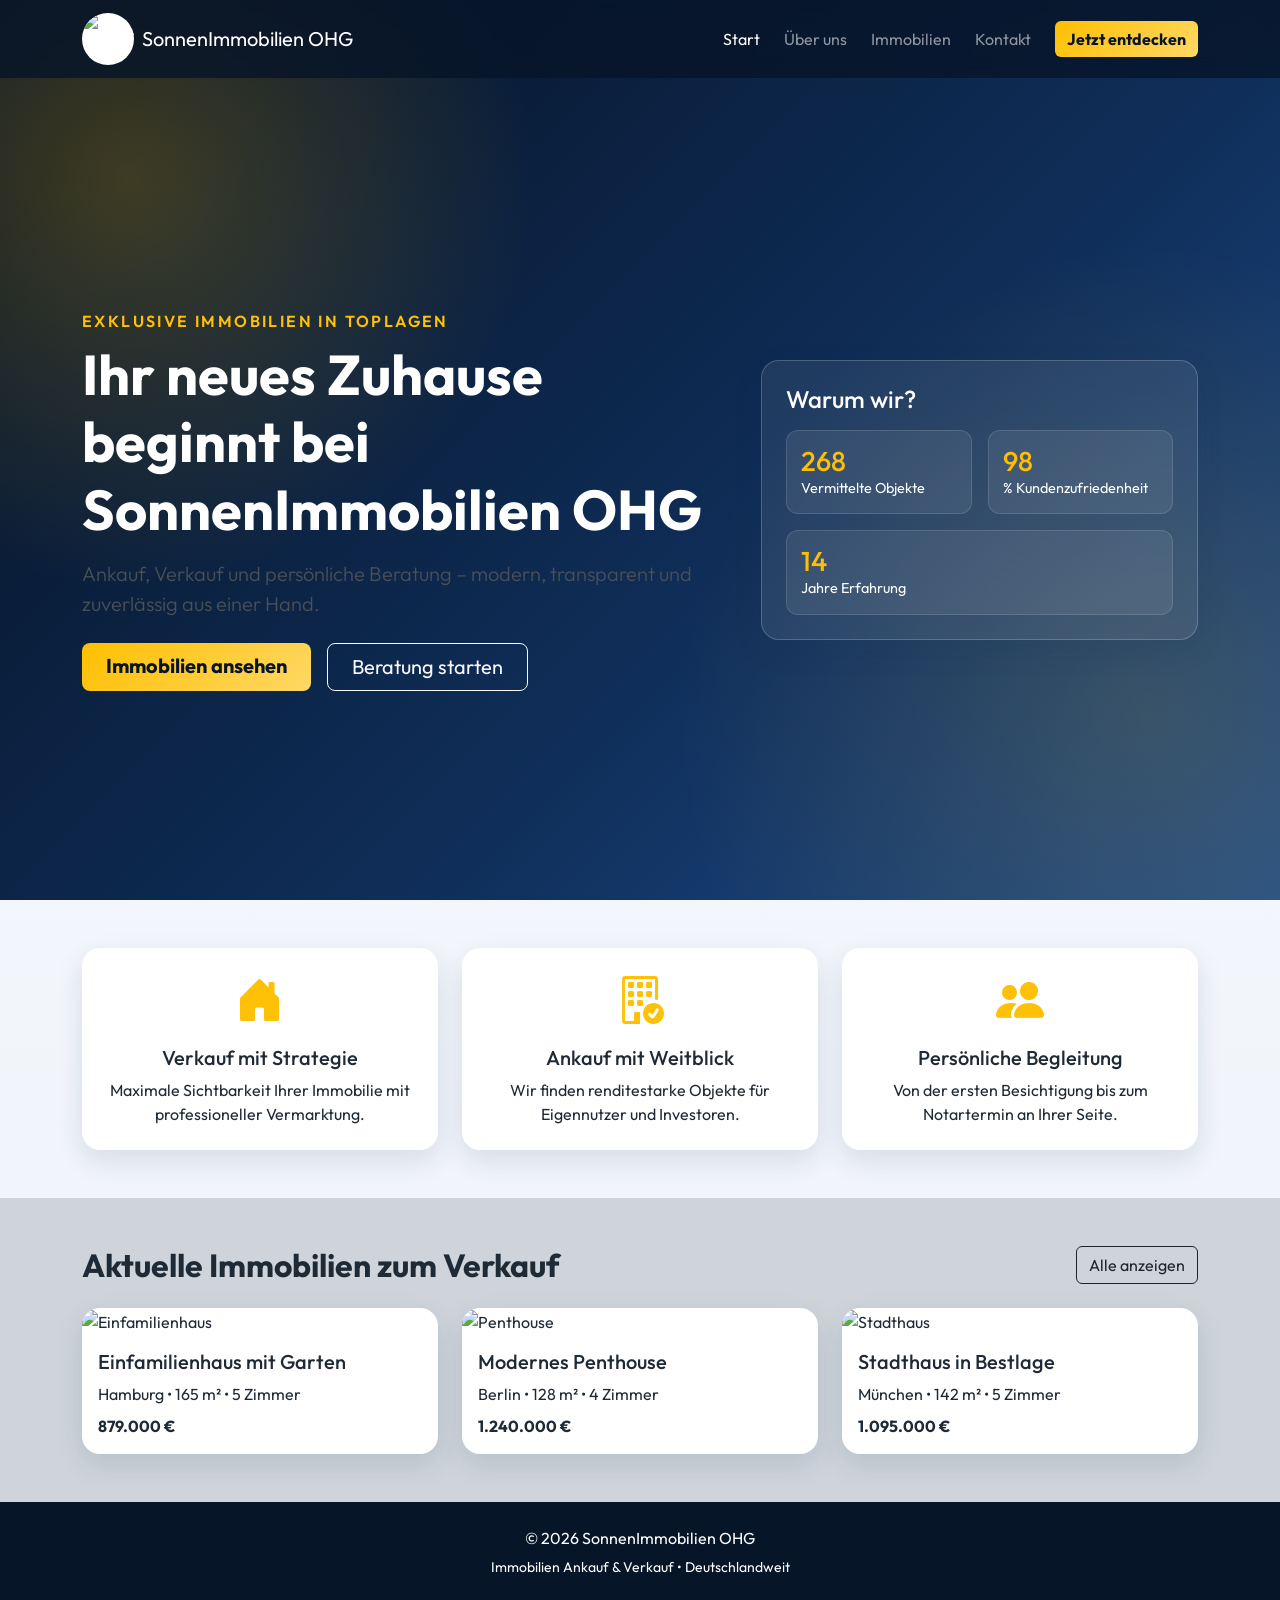
==== index.html @ e6fb631b "Create modern Bootstrap real estate website pages" ====
<!doctype html>
<html lang="de">
  <head>
    <meta charset="utf-8" />
    <meta name="viewport" content="width=device-width, initial-scale=1" />
    <title>SonnenImmobilien OHG | Startseite</title>
    <link rel="preconnect" href="https://fonts.googleapis.com" />
    <link rel="preconnect" href="https://fonts.gstatic.com" crossorigin />
    <link href="https://fonts.googleapis.com/css2?family=Outfit:wght@300;400;500;600;700;800&display=swap" rel="stylesheet" />
    <link href="https://cdn.jsdelivr.net/npm/bootstrap@5.3.3/dist/css/bootstrap.min.css" rel="stylesheet" />
    <link href="https://cdn.jsdelivr.net/npm/bootstrap-icons@1.11.3/font/bootstrap-icons.css" rel="stylesheet" />
    <link href="https://unpkg.com/aos@2.3.1/dist/aos.css" rel="stylesheet" />
    <link href="assets/css/style.css" rel="stylesheet" />
  </head>
  <body>
    <nav class="navbar navbar-expand-lg navbar-dark fixed-top glass-nav">
      <div class="container">
        <a class="navbar-brand d-flex align-items-center gap-2" href="index.html">
          <img src="https://github.com/user-attachments/assets/6a358d8a-8ece-4a2c-8089-901c78984282" alt="SonnenImmobilien OHG Logo" class="brand-logo" />
          <span>SonnenImmobilien OHG</span>
        </a>
        <button class="navbar-toggler" type="button" data-bs-toggle="collapse" data-bs-target="#mainNav">
          <span class="navbar-toggler-icon"></span>
        </button>
        <div class="collapse navbar-collapse" id="mainNav">
          <ul class="navbar-nav ms-auto align-items-lg-center gap-lg-2">
            <li class="nav-item"><a class="nav-link active" href="index.html">Start</a></li>
            <li class="nav-item"><a class="nav-link" href="about.html">Über uns</a></li>
            <li class="nav-item"><a class="nav-link" href="properties.html">Immobilien</a></li>
            <li class="nav-item"><a class="nav-link" href="contact.html">Kontakt</a></li>
            <li class="nav-item"><a class="btn btn-sun ms-lg-2" href="properties.html">Jetzt entdecken</a></li>
          </ul>
        </div>
      </div>
    </nav>

    <header class="hero-section d-flex align-items-center">
      <div class="container position-relative z-2">
        <div class="row align-items-center g-5">
          <div class="col-lg-7">
            <p class="text-uppercase letter-space text-warning fw-semibold mb-2">Exklusive Immobilien in Toplagen</p>
            <h1 class="display-4 fw-bold mb-3 hero-title">Ihr neues Zuhause beginnt bei SonnenImmobilien OHG</h1>
            <p class="lead text-light-emphasis mb-4">Ankauf, Verkauf und persönliche Beratung – modern, transparent und zuverlässig aus einer Hand.</p>
            <div class="d-flex flex-wrap gap-3">
              <a href="properties.html" class="btn btn-sun btn-lg px-4">Immobilien ansehen</a>
              <a href="contact.html" class="btn btn-outline-light btn-lg px-4">Beratung starten</a>
            </div>
          </div>
          <div class="col-lg-5">
            <div class="hero-card p-4" data-aos="zoom-in" data-aos-delay="200">
              <h3 class="h4 mb-3">Warum wir?</h3>
              <div class="row g-3">
                <div class="col-6">
                  <div class="stat-box">
                    <h4 class="counter" data-target="320">0</h4>
                    <p>Vermittelte Objekte</p>
                  </div>
                </div>
                <div class="col-6">
                  <div class="stat-box">
                    <h4 class="counter" data-target="98">0</h4>
                    <p>% Kundenzufriedenheit</p>
                  </div>
                </div>
                <div class="col-12">
                  <div class="stat-box">
                    <h4 class="counter" data-target="14">0</h4>
                    <p>Jahre Erfahrung</p>
                  </div>
                </div>
              </div>
            </div>
          </div>
        </div>
      </div>
      <div class="hero-overlay"></div>
    </header>

    <main>
      <section class="py-5">
        <div class="container">
          <div class="row text-center g-4">
            <div class="col-md-4" data-aos="fade-up">
              <div class="service-card p-4 h-100">
                <i class="bi bi-house-door-fill display-5 text-warning"></i>
                <h3 class="h5 mt-3">Verkauf mit Strategie</h3>
                <p class="mb-0">Maximale Sichtbarkeit Ihrer Immobilie mit professioneller Vermarktung.</p>
              </div>
            </div>
            <div class="col-md-4" data-aos="fade-up" data-aos-delay="100">
              <div class="service-card p-4 h-100">
                <i class="bi bi-building-check display-5 text-warning"></i>
                <h3 class="h5 mt-3">Ankauf mit Weitblick</h3>
                <p class="mb-0">Wir finden renditestarke Objekte für Eigennutzer und Investoren.</p>
              </div>
            </div>
            <div class="col-md-4" data-aos="fade-up" data-aos-delay="200">
              <div class="service-card p-4 h-100">
                <i class="bi bi-people-fill display-5 text-warning"></i>
                <h3 class="h5 mt-3">Persönliche Begleitung</h3>
                <p class="mb-0">Von der ersten Besichtigung bis zum Notartermin an Ihrer Seite.</p>
              </div>
            </div>
          </div>
        </div>
      </section>

      <section class="py-5 bg-dark-subtle properties-preview">
        <div class="container">
          <div class="d-flex flex-wrap justify-content-between align-items-center mb-4">
            <h2 class="fw-bold mb-2 mb-md-0">Aktuelle Immobilien zum Verkauf</h2>
            <a class="btn btn-outline-dark" href="properties.html">Alle anzeigen</a>
          </div>
          <div class="row g-4">
            <div class="col-md-6 col-lg-4">
              <article class="property-card" data-aos="flip-left">
                <img src="https://images.unsplash.com/photo-1600596542815-ffad4c1539a9?auto=format&fit=crop&w=900&q=80" alt="Einfamilienhaus" />
                <div class="p-3">
                  <h3 class="h5">Einfamilienhaus mit Garten</h3>
                  <p class="mb-2">Hamburg • 165 m² • 5 Zimmer</p>
                  <strong>879.000 €</strong>
                </div>
              </article>
            </div>
            <div class="col-md-6 col-lg-4">
              <article class="property-card" data-aos="flip-left" data-aos-delay="100">
                <img src="https://images.unsplash.com/photo-1512918728675-ed5a9ecdebfd?auto=format&fit=crop&w=900&q=80" alt="Penthouse" />
                <div class="p-3">
                  <h3 class="h5">Modernes Penthouse</h3>
                  <p class="mb-2">Berlin • 128 m² • 4 Zimmer</p>
                  <strong>1.240.000 €</strong>
                </div>
              </article>
            </div>
            <div class="col-md-6 col-lg-4">
              <article class="property-card" data-aos="flip-left" data-aos-delay="200">
                <img src="https://images.unsplash.com/photo-1572120360610-d971b9d7767c?auto=format&fit=crop&w=900&q=80" alt="Stadthaus" />
                <div class="p-3">
                  <h3 class="h5">Stadthaus in Bestlage</h3>
                  <p class="mb-2">München • 142 m² • 5 Zimmer</p>
                  <strong>1.095.000 €</strong>
                </div>
              </article>
            </div>
          </div>
        </div>
      </section>
    </main>

    <footer class="py-4 text-center">
      <div class="container">
        <p class="mb-1">© 2026 SonnenImmobilien OHG</p>
        <small>Immobilien Ankauf & Verkauf • Deutschlandweit</small>
      </div>
    </footer>

    <script src="https://cdn.jsdelivr.net/npm/bootstrap@5.3.3/dist/js/bootstrap.bundle.min.js"></script>
    <script src="https://unpkg.com/aos@2.3.1/dist/aos.js"></script>
    <script src="https://cdn.jsdelivr.net/npm/gsap@3.12.5/dist/gsap.min.js"></script>
    <script src="https://cdn.jsdelivr.net/npm/gsap@3.12.5/dist/ScrollTrigger.min.js"></script>
    <script src="assets/js/main.js"></script>
  </body>
</html>
---- assets/css/style.css ----
:root {
  --sun-yellow: #ffbf00;
  --sun-yellow-soft: #ffd866;
  --night-blue: #0f2e59;
  --deep-blue: #071529;
}

* {
  box-sizing: border-box;
}

body {
  font-family: "Outfit", sans-serif;
  background: linear-gradient(180deg, #f9fbff 0%, #eef2f8 100%);
  color: #1f2a37;
}

.glass-nav {
  backdrop-filter: blur(10px);
  background: rgba(7, 21, 41, 0.8);
  transition: all 0.3s ease;
}

.glass-nav.scrolled {
  background: rgba(7, 21, 41, 0.95);
  box-shadow: 0 8px 24px rgba(0, 0, 0, 0.28);
}

.brand-logo {
  width: 52px;
  height: 52px;
  object-fit: contain;
  border-radius: 50%;
  background: #fff;
}

.btn-sun {
  background: linear-gradient(135deg, var(--sun-yellow), var(--sun-yellow-soft));
  border: none;
  color: var(--deep-blue);
  font-weight: 700;
  transition: transform 0.2s ease, box-shadow 0.2s ease;
}

.btn-sun:hover {
  transform: translateY(-2px);
  box-shadow: 0 10px 24px rgba(255, 191, 0, 0.35);
  color: var(--deep-blue);
}

.hero-section {
  min-height: 100vh;
  padding-top: 100px;
  position: relative;
  overflow: hidden;
  background: linear-gradient(135deg, #071529 10%, #0f2e59 60%, #1f4d8c 100%);
  color: #fff;
}

.hero-overlay {
  position: absolute;
  inset: 0;
  background: radial-gradient(circle at 10% 20%, rgba(255, 191, 0, 0.22), transparent 30%),
    radial-gradient(circle at 90% 80%, rgba(255, 191, 0, 0.14), transparent 35%);
}

.hero-card,
.service-card,
.property-card {
  background: #fff;
  border-radius: 18px;
  box-shadow: 0 10px 28px rgba(15, 46, 89, 0.12);
}

.hero-card {
  background: rgba(255, 255, 255, 0.08);
  border: 1px solid rgba(255, 255, 255, 0.2);
  color: #fff;
}

.stat-box {
  background: rgba(255, 255, 255, 0.08);
  border: 1px solid rgba(255, 255, 255, 0.12);
  border-radius: 12px;
  padding: 14px;
}

.stat-box h4 {
  margin: 0;
  font-size: 1.7rem;
  color: var(--sun-yellow);
}

.stat-box p {
  margin: 0;
  font-size: 0.9rem;
}

.service-card {
  transition: transform 0.25s ease, box-shadow 0.25s ease;
}

.service-card:hover {
  transform: translateY(-6px);
  box-shadow: 0 16px 36px rgba(15, 46, 89, 0.18);
}

.property-card {
  overflow: hidden;
  transition: transform 0.28s ease, box-shadow 0.28s ease;
}

.property-card img {
  width: 100%;
  height: 230px;
  object-fit: cover;
}

.property-card:hover {
  transform: translateY(-8px) scale(1.01);
  box-shadow: 0 18px 34px rgba(7, 21, 41, 0.2);
}

.letter-space {
  letter-spacing: 0.15em;
}

.inner-page {
  padding-top: 88px;
}

.page-hero {
  background: linear-gradient(120deg, #0f2e59, #1f4d8c);
  color: #fff;
  padding: 88px 0 72px;
}

footer {
  background: var(--deep-blue);
  color: #fff;
}

@media (max-width: 991px) {
  .brand-logo {
    width: 44px;
    height: 44px;
  }

  .hero-section {
    min-height: auto;
    padding: 130px 0 70px;
  }
}
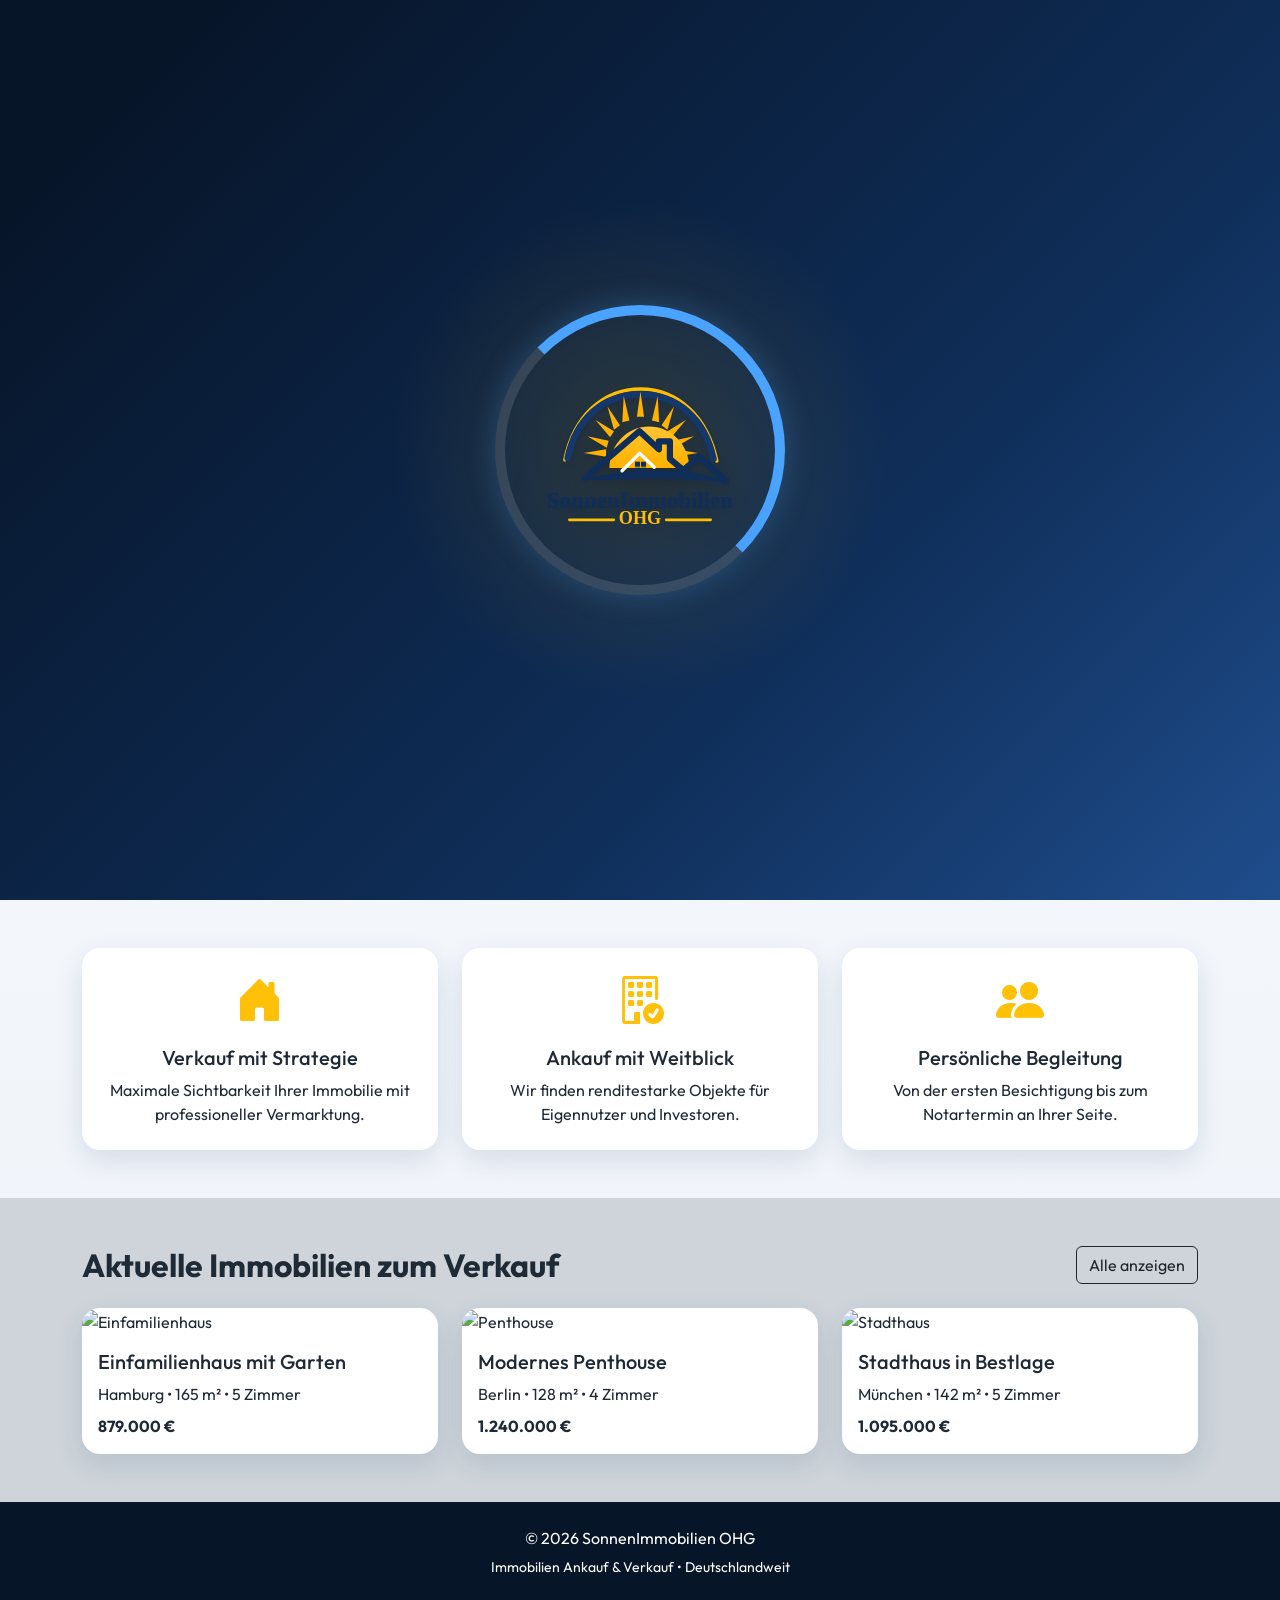
==== commit 8578d44f: "Add local logo asset and animated loader" ====
--- a/index.html
+++ b/index.html
@@ -12,11 +12,17 @@
     <link href="https://unpkg.com/aos@2.3.1/dist/aos.css" rel="stylesheet" />
     <link href="assets/css/style.css" rel="stylesheet" />
   </head>
-  <body>
+  <body class="is-loading">
+    <div class="site-loader" id="siteLoader" aria-hidden="true">
+      <div class="site-loader__inner">
+        <div class="site-loader__ring"></div>
+        <img src="assets/images/logo-sonnenimmobilien-ohg.svg" alt="SonnenImmobilien OHG Logo" class="site-loader__logo" />
+      </div>
+    </div>
     <nav class="navbar navbar-expand-lg navbar-dark fixed-top glass-nav">
       <div class="container">
         <a class="navbar-brand d-flex align-items-center gap-2" href="index.html">
-          <img src="https://github.com/user-attachments/assets/6a358d8a-8ece-4a2c-8089-901c78984282" alt="SonnenImmobilien OHG Logo" class="brand-logo" />
+          <img src="assets/images/logo-sonnenimmobilien-ohg.svg" alt="SonnenImmobilien OHG Logo" class="brand-logo" />
           <span>SonnenImmobilien OHG</span>
         </a>
         <button class="navbar-toggler" type="button" data-bs-toggle="collapse" data-bs-target="#mainNav">
--- a/assets/css/style.css
+++ b/assets/css/style.css
@@ -15,6 +15,61 @@
   color: #1f2a37;
 }
 
+body.is-loading {
+  overflow: hidden;
+}
+
+.site-loader {
+  position: fixed;
+  inset: 0;
+  display: flex;
+  align-items: center;
+  justify-content: center;
+  background: radial-gradient(circle at center, rgba(255, 191, 0, 0.14), transparent 32%), linear-gradient(135deg, #071529 10%, #0f2e59 65%, #1f4d8c 100%);
+  z-index: 2000;
+  opacity: 1;
+  visibility: visible;
+  transition: opacity 0.55s ease, visibility 0.55s ease;
+}
+
+.site-loader.is-hidden {
+  opacity: 0;
+  visibility: hidden;
+}
+
+.site-loader__inner {
+  position: relative;
+  width: min(55vw, 290px);
+  aspect-ratio: 1;
+  display: flex;
+  align-items: center;
+  justify-content: center;
+}
+
+.site-loader__ring {
+  position: absolute;
+  inset: 0;
+  border-radius: 50%;
+  border: 10px solid rgba(255, 255, 255, 0.12);
+  border-top-color: #4aa3ff;
+  border-right-color: #4aa3ff;
+  animation: loader-spin 1.15s linear infinite;
+  box-shadow: 0 0 30px rgba(74, 163, 255, 0.25);
+}
+
+.site-loader__logo {
+  width: 76%;
+  max-width: 220px;
+  height: auto;
+  filter: drop-shadow(0 12px 24px rgba(0, 0, 0, 0.28));
+}
+
+@keyframes loader-spin {
+  to {
+    transform: rotate(360deg);
+  }
+}
+
 .glass-nav {
   backdrop-filter: blur(10px);
   background: rgba(7, 21, 41, 0.8);
@@ -27,11 +82,15 @@
 }
 
 .brand-logo {
-  width: 52px;
-  height: 52px;
+  width: 78px;
+  height: 78px;
   object-fit: contain;
-  border-radius: 50%;
-  background: #fff;
+  flex-shrink: 0;
+}
+
+.navbar-brand {
+  font-size: 1.1rem;
+  white-space: nowrap;
 }
 
 .btn-sun {
@@ -142,8 +201,8 @@
 
 @media (max-width: 991px) {
   .brand-logo {
-    width: 44px;
-    height: 44px;
+    width: 64px;
+    height: 64px;
   }
 
   .hero-section {
@@ -151,3 +210,22 @@
     padding: 130px 0 70px;
   }
 }
+
+@media (max-width: 575px) {
+  .site-loader__inner {
+    width: min(72vw, 240px);
+  }
+
+  .site-loader__ring {
+    border-width: 8px;
+  }
+
+  .brand-logo {
+    width: 54px;
+    height: 54px;
+  }
+
+  .navbar-brand {
+    font-size: 0.95rem;
+  }
+}
